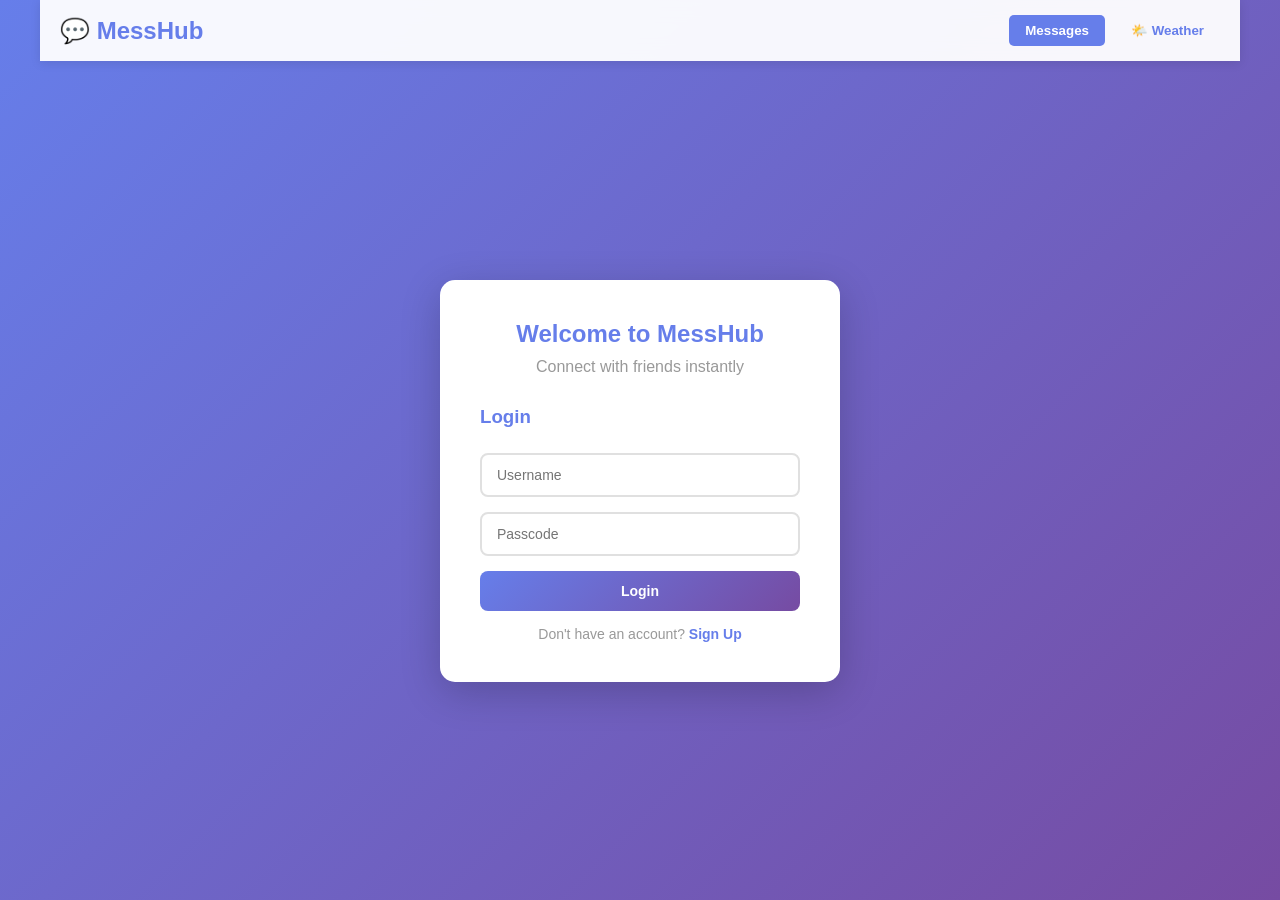
==== index.html @ 2e4c8204 "Initial commit: Add messaging platform and weather dashboard" ====
<!DOCTYPE html>
<html lang="en">
<head>
    <meta charset="UTF-8">
    <meta name="viewport" content="width=device-width, initial-scale=1.0">
    <title>Messaging Platform</title>
    <link rel="stylesheet" href="styles.css">
</head>
<body>
    <div class="container">
        <nav class="navbar">
            <div class="nav-content">
                <h1 class="logo">💬 MessHub</h1>
                <div class="nav-buttons">
                    <button class="nav-btn active" onclick="showSection('auth')">Messages</button>
                    <button class="nav-btn" onclick="window.location.href='weather-dashboard.html'">🌤️ Weather</button>
                </div>
            </div>
        </nav>

        <!-- Authentication Section -->
        <div id="auth" class="section active">
            <div class="auth-container">
                <div class="auth-card">
                    <h2>Welcome to MessHub</h2>
                    <p class="subtitle">Connect with friends instantly</p>
                    
                    <div id="loginForm" class="form-group">
                        <h3>Login</h3>
                        <input type="text" id="loginUsername" placeholder="Username" class="input-field">
                        <input type="password" id="loginPassword" placeholder="Passcode" class="input-field">
                        <button onclick="login()" class="btn btn-primary">Login</button>
                        <p class="toggle-text">Don't have an account? <a onclick="toggleAuthMode()">Sign Up</a></p>
                    </div>

                    <div id="signupForm" class="form-group" style="display:none;">
                        <h3>Create Account</h3>
                        <input type="text" id="signupUsername" placeholder="Choose Username" class="input-field">
                        <input type="password" id="signupPassword" placeholder="Create Passcode" class="input-field">
                        <input type="password" id="signupConfirm" placeholder="Confirm Passcode" class="input-field">
                        <button onclick="signup()" class="btn btn-primary">Sign Up</button>
                        <p class="toggle-text">Already have an account? <a onclick="toggleAuthMode()">Login</a></p>
                    </div>
                </div>
            </div>
        </div>

        <!-- Main App Section -->
        <div id="app" class="section" style="display:none;">
            <div class="app-wrapper">
                <!-- Sidebar -->
                <aside class="sidebar">
                    <div class="sidebar-header">
                        <h3>Users</h3>
                        <button onclick="logout()" class="logout-btn">Logout</button>
                    </div>
                    
                    <div class="search-box">
                        <input type="text" id="searchInput" placeholder="Search username..." class="input-field" oninput="searchUsers()">
                    </div>

                    <div class="contacts-section">
                        <h4>My Contacts</h4>
                        <div id="contactsList" class="contacts-list"></div>
                    </div>

                    <div class="users-section">
                        <h4>Find Users</h4>
                        <div id="usersList" class="users-list"></div>
                    </div>
                </aside>

                <!-- Chat Area -->
                <main class="chat-area">
                    <div id="noChatSelected" class="no-chat">
                        <p>Select a user to start messaging</p>
                    </div>

                    <div id="chatWindow" class="chat-window" style="display:none;">
                        <div class="chat-header">
                            <h3 id="chatUsername"></h3>
                        </div>
                        <div id="messagesList" class="messages-list"></div>
                        <div class="message-input-area">
                            <input type="text" id="messageInput" placeholder="Type a message..." class="input-field">
                            <button onclick="sendMessage()" class="btn btn-send">Send</button>
                        </div>
                    </div>
                </main>
            </div>
        </div>
    </div>

    <script src="app.js"></script>
</body>
</html>
---- styles.css ----
* {
    margin: 0;
    padding: 0;
    box-sizing: border-box;
}

body {
    font-family: 'Segoe UI', Tahoma, Geneva, Verdana, sans-serif;
    background: linear-gradient(135deg, #667eea 0%, #764ba2 100%);
    min-height: 100vh;
    color: #333;
}

body.weather-body {
    background: linear-gradient(135deg, #667eea 0%, #764ba2 100%);
}

.container {
    max-width: 1200px;
    margin: 0 auto;
    height: 100vh;
    display: flex;
    flex-direction: column;
}

/* Navbar */
.navbar {
    background: rgba(255, 255, 255, 0.95);
    backdrop-filter: blur(10px);
    box-shadow: 0 2px 10px rgba(0, 0, 0, 0.1);
    padding: 15px 0;
    position: sticky;
    top: 0;
    z-index: 100;
}

.nav-content {
    max-width: 1200px;
    margin: 0 auto;
    display: flex;
    justify-content: space-between;
    align-items: center;
    padding: 0 20px;
}

.logo {
    font-size: 24px;
    color: #667eea;
    font-weight: bold;
}

.nav-buttons {
    display: flex;
    gap: 10px;
}

.nav-btn {
    padding: 8px 16px;
    border: none;
    background: transparent;
    color: #667eea;
    cursor: pointer;
    font-weight: 600;
    transition: all 0.3s ease;
    border-radius: 5px;
}

.nav-btn:hover,
.nav-btn.active {
    background: #667eea;
    color: white;
}

/* Sections */
.section {
    flex: 1;
    display: none;
    overflow-y: auto;
}

.section.active {
    display: flex;
}

/* Authentication */
.auth-container {
    display: flex;
    justify-content: center;
    align-items: center;
    padding: 40px 20px;
    flex: 1;
}

.auth-card {
    background: white;
    border-radius: 15px;
    padding: 40px;
    box-shadow: 0 10px 40px rgba(0, 0, 0, 0.2);
    max-width: 400px;
    width: 100%;
    animation: slideUp 0.5s ease;
}

.auth-card h2 {
    color: #667eea;
    margin-bottom: 10px;
    text-align: center;
}

.subtitle {
    text-align: center;
    color: #999;
    margin-bottom: 30px;
}

.form-group {
    display: flex;
    flex-direction: column;
    gap: 15px;
}

.form-group h3 {
    color: #667eea;
    margin-bottom: 10px;
}

.input-field {
    padding: 12px 15px;
    border: 2px solid #e0e0e0;
    border-radius: 8px;
    font-size: 14px;
    transition: all 0.3s ease;
}

.input-field:focus {
    outline: none;
    border-color: #667eea;
    box-shadow: 0 0 10px rgba(102, 126, 234, 0.2);
}

.toggle-text {
    text-align: center;
    color: #999;
    font-size: 14px;
}

.toggle-text a {
    color: #667eea;
    cursor: pointer;
    font-weight: 600;
    text-decoration: none;
}

.toggle-text a:hover {
    text-decoration: underline;
}

/* Buttons */
.btn {
    padding: 12px 20px;
    border: none;
    border-radius: 8px;
    font-size: 14px;
    font-weight: 600;
    cursor: pointer;
    transition: all 0.3s ease;
}

.btn-primary {
    background: linear-gradient(135deg, #667eea 0%, #764ba2 100%);
    color: white;
    width: 100%;
}

.btn-primary:hover {
    transform: translateY(-2px);
    box-shadow: 0 5px 20px rgba(102, 126, 234, 0.4);
}

.btn-secondary {
    background: #f0f0f0;
    color: #667eea;
}

.btn-secondary:hover {
    background: #e0e0e0;
}

.btn-send {
    padding: 10px 20px;
    background: linear-gradient(135deg, #667eea 0%, #764ba2 100%);
    color: white;
    width: auto;
    min-width: 80px;
}

.logout-btn {
    padding: 6px 12px;
    background: #ff6b6b;
    color: white;
    border: none;
    border-radius: 5px;
    cursor: pointer;
    font-size: 12px;
    transition: all 0.3s ease;
}

.logout-btn:hover {
    background: #ff5252;
}

/* App Layout */
.app-wrapper {
    display: flex;
    height: 100%;
    background: #f5f5f5;
}

.sidebar {
    width: 300px;
    background: white;
    border-right: 1px solid #e0e0e0;
    display: flex;
    flex-direction: column;
    overflow-y: auto;
}

.sidebar-header {
    padding: 15px;
    border-bottom: 1px solid #e0e0e0;
    display: flex;
    justify-content: space-between;
    align-items: center;
}

.sidebar-header h3 {
    color: #667eea;
}

.search-box {
    padding: 15px;
    border-bottom: 1px solid #e0e0e0;
}

.search-box .input-field {
    width: 100%;
}

.contacts-section,
.users-section {
    padding: 15px;
    flex: 1;
    overflow-y: auto;
}

.contacts-section h4,
.users-section h4 {
    color: #667eea;
    font-size: 12px;
    text-transform: uppercase;
    margin-bottom: 10px;
    padding: 5px 0;
}

.contacts-list,
.users-list {
    display: flex;
    flex-direction: column;
    gap: 8px;
}

.user-item {
    padding: 12px;
    background: #f9f9f9;
    border-radius: 8px;
    cursor: pointer;
    transition: all 0.3s ease;
    display: flex;
    justify-content: space-between;
    align-items: center;
}

.user-item:hover {
    background: #667eea;
    color: white;
}

.user-item.active {
    background: linear-gradient(135deg, #667eea 0%, #764ba2 100%);
    color: white;
}

.add-btn {
    padding: 4px 8px;
    background: #667eea;
    color: white;
    border: none;
    border-radius: 4px;
    cursor: pointer;
    font-size: 12px;
}

.add-btn:hover {
    background: #764ba2;
}

.remove-btn {
    padding: 4px 8px;
    background: #ff6b6b;
    color: white;
    border: none;
    border-radius: 4px;
    cursor: pointer;
    font-size: 12px;
}

.remove-btn:hover {
    background: #ff5252;
}

/* Chat Area */
.chat-area {
    flex: 1;
    display: flex;
    flex-direction: column;
    background: white;
}

.no-chat {
    display: flex;
    justify-content: center;
    align-items: center;
    flex: 1;
    color: #999;
    font-size: 18px;
}

.chat-window {
    display: flex;
    flex-direction: column;
    height: 100%;
}

.chat-header {
    padding: 20px;
    border-bottom: 1px solid #e0e0e0;
    background: linear-gradient(135deg, #667eea 0%, #764ba2 100%);
    color: white;
}

.chat-header h3 {
    margin: 0;
}

.messages-list {
    flex: 1;
    overflow-y: auto;
    padding: 20px;
    display: flex;
    flex-direction: column;
    gap: 15px;
}

.message {
    display: flex;
    margin-bottom: 10px;
    animation: fadeIn 0.3s ease;
}

.message.own {
    justify-content: flex-end;
}

.message-bubble {
    max-width: 60%;
    padding: 12px 16px;
    border-radius: 12px;
    word-wrap: break-word;
}

.message.own .message-bubble {
    background: linear-gradient(135deg, #667eea 0%, #764ba2 100%);
    color: white;
    border-bottom-right-radius: 4px;
}

.message.other .message-bubble {
    background: #f0f0f0;
    color: #333;
    border-bottom-left-radius: 4px;
}

.message-time {
    font-size: 12px;
    color: #999;
    margin-top: 4px;
}

.message-input-area {
    padding: 15px;
    border-top: 1px solid #e0e0e0;
    display: flex;
    gap: 10px;
    background: #f9f9f9;
}

.message-input-area .input-field {
    flex: 1;
}

/* Weather Styles */
.weather-container {
    padding: 30px 20px;
    flex: 1;
    overflow-y: auto;
}

.search-section {
    margin-bottom: 30px;
}

.search-wrapper {
    display: flex;
    gap: 10px;
    flex-wrap: wrap;
    justify-content: center;
}

.weather-input {
    padding: 12px 16px;
    border: none;
    border-radius: 8px;
    font-size: 14px;
    width: 250px;
    background: white;
}

.weather-input:focus {
    outline: none;
    box-shadow: 0 0 10px rgba(255, 255, 255, 0.3);
}

.quick-cities {
    display: flex;
    gap: 10px;
    justify-content: center;
    flex-wrap: wrap;
    margin-bottom: 30px;
}

.quick-btn {
    padding: 10px 16px;
    background: rgba(255, 255, 255, 0.9);
    color: #667eea;
    border: none;
    border-radius: 8px;
    cursor: pointer;
    font-weight: 600;
    transition: all 0.3s ease;
}

.quick-btn:hover {
    background: white;
    box-shadow: 0 5px 15px rgba(0, 0, 0, 0.2);
}

.weather-content {
    max-width: 800px;
    margin: 0 auto;
}

.current-weather {
    background: rgba(255, 255, 255, 0.95);
    border-radius: 15px;
    padding: 30px;
    margin-bottom: 30px;
    box-shadow: 0 10px 30px rgba(0, 0, 0, 0.2);
}

.current-weather h2 {
    color: #667eea;
    margin-bottom: 20px;
    font-size: 28px;
}

.weather-grid {
    display: grid;
    grid-template-columns: repeat(auto-fit, minmax(150px, 1fr));
    gap: 15px;
    margin-top: 20px;
}

.weather-item {
    background: #f9f9f9;
    padding: 15px;
    border-radius: 10px;
    text-align: center;
}

.weather-item-label {
    color: #999;
    font-size: 12px;
    text-transform: uppercase;
    margin-bottom: 8px;
}

.weather-item-value {
    color: #667eea;
    font-size: 20px;
    font-weight: bold;
}

.forecast {
    display: grid;
    grid-template-columns: repeat(auto-fit, minmax(150px, 1fr));
    gap: 15px;
}

.forecast-card {
    background: rgba(255, 255, 255, 0.95);
    border-radius: 15px;
    padding: 20px;
    text-align: center;
    box-shadow: 0 10px 30px rgba(0, 0, 0, 0.2);
    transition: all 0.3s ease;
}

.forecast-card:hover {
    transform: translateY(-5px);
    box-shadow: 0 15px 40px rgba(0, 0, 0, 0.3);
}

.forecast-date {
    color: #667eea;
    font-weight: bold;
    margin-bottom: 10px;
}

.forecast-temp {
    font-size: 24px;
    color: #333;
    margin: 10px 0;
}

.forecast-condition {
    color: #999;
    font-size: 14px;
}

/* Animations */
@keyframes slideUp {
    from {
        opacity: 0;
        transform: translateY(20px);
    }
    to {
        opacity: 1;
        transform: translateY(0);
    }
}

@keyframes fadeIn {
    from {
        opacity: 0;
    }
    to {
        opacity: 1;
    }
}

/* Responsive */
@media (max-width: 768px) {
    .app-wrapper {
        flex-direction: column;
    }

    .sidebar {
        width: 100%;
        max-height: 200px;
        border-right: none;
        border-bottom: 1px solid #e0e0e0;
    }

    .chat-area {
        flex: 1;
    }

    .message-bubble {
        max-width: 85%;
    }

    .search-wrapper {
        flex-direction: column;
    }

    .weather-input {
        width: 100%;
    }

    .weather-grid {
        grid-template-columns: repeat(2, 1fr);
    }

    .forecast {
        grid-template-columns: 1fr;
    }

    .nav-buttons {
        flex-direction: column;
        gap: 5px;
    }

    .nav-btn {
        padding: 6px 12px;
        font-size: 12px;
    }
}

@media (max-width: 480px) {
    .auth-card {
        padding: 20px;
    }

    .current-weather {
        padding: 15px;
    }

    .weather-grid {
        grid-template-columns: 1fr;
    }

    .message-bubble {
        max-width: 100%;
    }
}
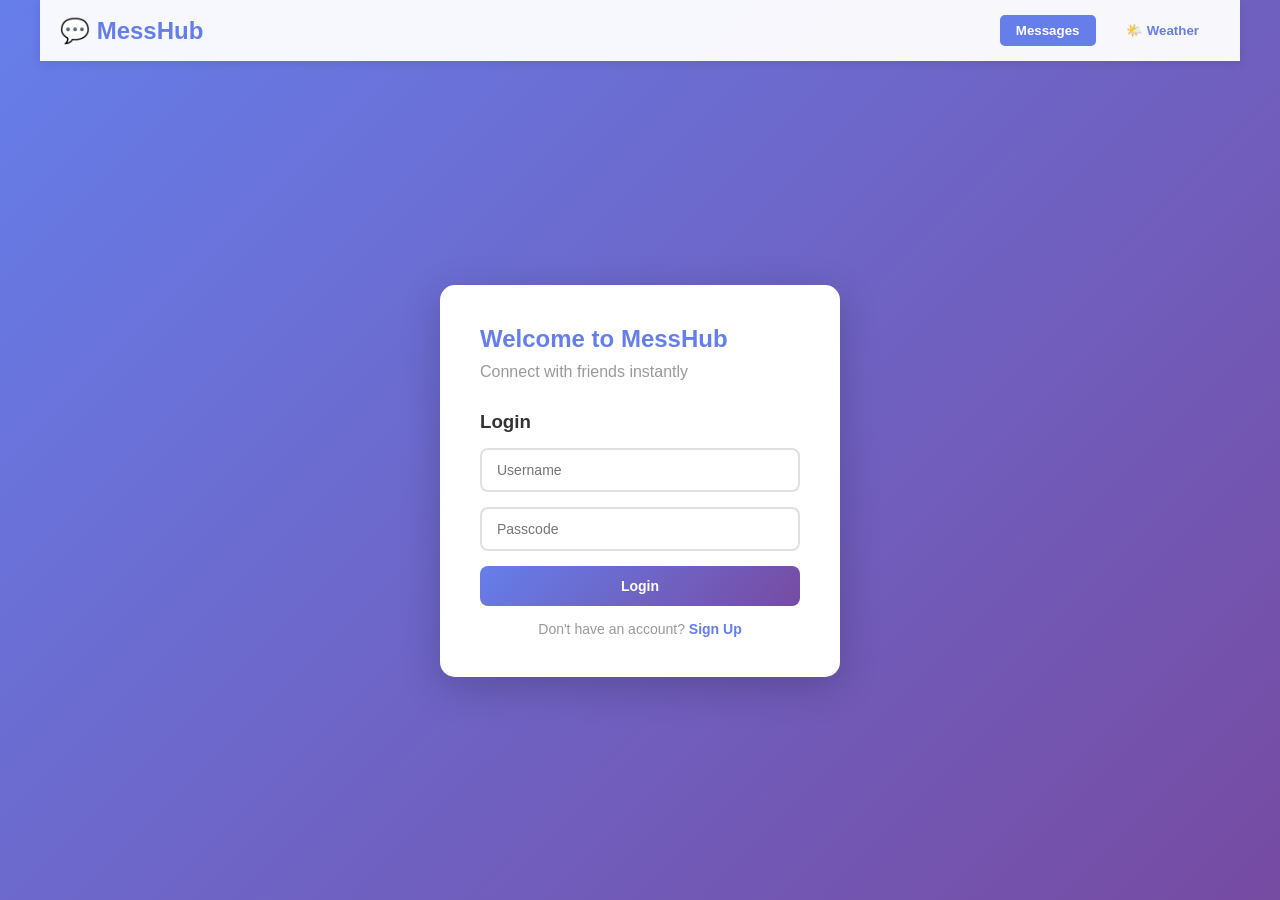
==== commit c035e87d: "Rebuild: Complete fresh app with inline styles and simple code" ====
--- a/index.html
+++ b/index.html
@@ -4,23 +4,381 @@
     <meta charset="UTF-8">
     <meta name="viewport" content="width=device-width, initial-scale=1.0">
     <title>Messaging Platform</title>
-    <link rel="stylesheet" href="styles.css">
+    <style>
+        * {
+            margin: 0;
+            padding: 0;
+            box-sizing: border-box;
+        }
+        
+        body {
+            font-family: 'Segoe UI', Tahoma, Geneva, Verdana, sans-serif;
+            background: linear-gradient(135deg, #667eea 0%, #764ba2 100%);
+            min-height: 100vh;
+            color: #333;
+        }
+        
+        .container {
+            max-width: 1200px;
+            margin: 0 auto;
+            height: 100vh;
+            display: flex;
+            flex-direction: column;
+        }
+        
+        .navbar {
+            background: rgba(255, 255, 255, 0.95);
+            padding: 15px 20px;
+            box-shadow: 0 2px 10px rgba(0, 0, 0, 0.1);
+            display: flex;
+            justify-content: space-between;
+            align-items: center;
+        }
+        
+        .logo {
+            font-size: 24px;
+            color: #667eea;
+            font-weight: bold;
+        }
+        
+        .nav-buttons button {
+            margin: 0 5px;
+            padding: 8px 16px;
+            border: none;
+            background: transparent;
+            color: #667eea;
+            cursor: pointer;
+            font-weight: 600;
+            border-radius: 5px;
+        }
+        
+        .nav-buttons button:hover,
+        .nav-buttons button.active {
+            background: #667eea;
+            color: white;
+        }
+        
+        .content {
+            flex: 1;
+            overflow: hidden;
+        }
+        
+        .section {
+            display: none;
+            height: 100%;
+            overflow-y: auto;
+        }
+        
+        .section.active {
+            display: flex;
+        }
+        
+        /* Auth Section */
+        #auth {
+            justify-content: center;
+            align-items: center;
+        }
+        
+        .auth-card {
+            background: white;
+            border-radius: 15px;
+            padding: 40px;
+            box-shadow: 0 10px 40px rgba(0, 0, 0, 0.2);
+            max-width: 400px;
+            width: 100%;
+        }
+        
+        .auth-card h2 {
+            color: #667eea;
+            margin-bottom: 10px;
+        }
+        
+        .subtitle {
+            color: #999;
+            margin-bottom: 30px;
+        }
+        
+        .form-group {
+            display: flex;
+            flex-direction: column;
+            gap: 15px;
+        }
+        
+        .input-field {
+            padding: 12px 15px;
+            border: 2px solid #e0e0e0;
+            border-radius: 8px;
+            font-size: 14px;
+        }
+        
+        .input-field:focus {
+            outline: none;
+            border-color: #667eea;
+            box-shadow: 0 0 10px rgba(102, 126, 234, 0.2);
+        }
+        
+        .btn {
+            padding: 12px 20px;
+            border: none;
+            border-radius: 8px;
+            font-size: 14px;
+            font-weight: 600;
+            cursor: pointer;
+            background: linear-gradient(135deg, #667eea 0%, #764ba2 100%);
+            color: white;
+            transition: all 0.3s ease;
+        }
+        
+        .btn:hover {
+            transform: translateY(-2px);
+            box-shadow: 0 5px 20px rgba(102, 126, 234, 0.4);
+        }
+        
+        .toggle-text {
+            text-align: center;
+            color: #999;
+            font-size: 14px;
+        }
+        
+        .toggle-text a {
+            color: #667eea;
+            cursor: pointer;
+            font-weight: 600;
+        }
+        
+        /* App Section */
+        #app {
+            display: flex;
+        }
+        
+        .app-wrapper {
+            display: flex;
+            width: 100%;
+            height: 100%;
+            background: #f5f5f5;
+        }
+        
+        .sidebar {
+            width: 300px;
+            background: white;
+            border-right: 1px solid #e0e0e0;
+            display: flex;
+            flex-direction: column;
+            overflow-y: auto;
+        }
+        
+        .sidebar-header {
+            padding: 15px;
+            border-bottom: 1px solid #e0e0e0;
+            display: flex;
+            justify-content: space-between;
+            align-items: center;
+        }
+        
+        .sidebar-header h3 {
+            color: #667eea;
+        }
+        
+        .logout-btn {
+            padding: 6px 12px;
+            background: #ff6b6b;
+            color: white;
+            border: none;
+            border-radius: 5px;
+            cursor: pointer;
+            font-size: 12px;
+        }
+        
+        .search-box {
+            padding: 15px;
+            border-bottom: 1px solid #e0e0e0;
+        }
+        
+        .search-box input {
+            width: 100%;
+            padding: 10px;
+            border: 2px solid #e0e0e0;
+            border-radius: 8px;
+        }
+        
+        .contacts-section, .users-section {
+            padding: 15px;
+            flex: 1;
+            overflow-y: auto;
+        }
+        
+        .contacts-section h4, .users-section h4 {
+            color: #667eea;
+            font-size: 12px;
+            text-transform: uppercase;
+            margin-bottom: 10px;
+        }
+        
+        .user-item {
+            padding: 12px;
+            background: #f9f9f9;
+            border-radius: 8px;
+            cursor: pointer;
+            margin-bottom: 8px;
+            display: flex;
+            justify-content: space-between;
+            align-items: center;
+            transition: all 0.3s ease;
+        }
+        
+        .user-item:hover {
+            background: #667eea;
+            color: white;
+        }
+        
+        .user-item.active {
+            background: linear-gradient(135deg, #667eea 0%, #764ba2 100%);
+            color: white;
+        }
+        
+        .user-item button {
+            padding: 4px 8px;
+            border: none;
+            border-radius: 4px;
+            cursor: pointer;
+            font-size: 12px;
+            color: white;
+        }
+        
+        .add-btn {
+            background: #667eea;
+        }
+        
+        .remove-btn {
+            background: #ff6b6b;
+        }
+        
+        .chat-area {
+            flex: 1;
+            display: flex;
+            flex-direction: column;
+            background: white;
+        }
+        
+        .no-chat {
+            display: flex;
+            justify-content: center;
+            align-items: center;
+            flex: 1;
+            color: #999;
+            font-size: 18px;
+        }
+        
+        .chat-window {
+            display: none;
+            flex-direction: column;
+            height: 100%;
+        }
+        
+        .chat-window.active {
+            display: flex;
+        }
+        
+        .chat-header {
+            padding: 20px;
+            border-bottom: 1px solid #e0e0e0;
+            background: linear-gradient(135deg, #667eea 0%, #764ba2 100%);
+            color: white;
+        }
+        
+        .chat-header h3 {
+            margin: 0;
+        }
+        
+        .messages-list {
+            flex: 1;
+            overflow-y: auto;
+            padding: 20px;
+            display: flex;
+            flex-direction: column;
+            gap: 15px;
+        }
+        
+        .message {
+            display: flex;
+            margin-bottom: 10px;
+        }
+        
+        .message.own {
+            justify-content: flex-end;
+        }
+        
+        .message-bubble {
+            max-width: 60%;
+            padding: 12px 16px;
+            border-radius: 12px;
+            word-wrap: break-word;
+        }
+        
+        .message.own .message-bubble {
+            background: linear-gradient(135deg, #667eea 0%, #764ba2 100%);
+            color: white;
+        }
+        
+        .message.other .message-bubble {
+            background: #f0f0f0;
+            color: #333;
+        }
+        
+        .message-input-area {
+            padding: 15px;
+            border-top: 1px solid #e0e0e0;
+            display: flex;
+            gap: 10px;
+            background: #f9f9f9;
+        }
+        
+        .message-input-area input {
+            flex: 1;
+            padding: 10px;
+            border: 2px solid #e0e0e0;
+            border-radius: 8px;
+        }
+        
+        .send-btn {
+            padding: 10px 20px;
+            background: linear-gradient(135deg, #667eea 0%, #764ba2 100%);
+            color: white;
+            border: none;
+            border-radius: 8px;
+            cursor: pointer;
+            font-weight: 600;
+        }
+        
+        @media (max-width: 768px) {
+            .app-wrapper {
+                flex-direction: column;
+            }
+            
+            .sidebar {
+                width: 100%;
+                max-height: 200px;
+            }
+            
+            .message-bubble {
+                max-width: 85%;
+            }
+        }
+    </style>
 </head>
 <body>
     <div class="container">
         <nav class="navbar">
-            <div class="nav-content">
-                <h1 class="logo">💬 MessHub</h1>
-                <div class="nav-buttons">
-                    <button class="nav-btn active" onclick="showSection('auth')">Messages</button>
-                    <button class="nav-btn" onclick="window.location.href='weather-dashboard.html'">🌤️ Weather</button>
-                </div>
+            <h1 class="logo">💬 MessHub</h1>
+            <div class="nav-buttons">
+                <button class="nav-btn active" onclick="switchSection('auth')">Messages</button>
+                <button class="nav-btn" onclick="window.location.href='weather-dashboard.html'">🌤️ Weather</button>
             </div>
         </nav>
-
-        <!-- Authentication Section -->
-        <div id="auth" class="section active">
-            <div class="auth-container">
+        
+        <div class="content">
+            <!-- Auth Section -->
+            <div id="auth" class="section active">
                 <div class="auth-card">
                     <h2>Welcome to MessHub</h2>
                     <p class="subtitle">Connect with friends instantly</p>
@@ -29,68 +387,297 @@
                         <h3>Login</h3>
                         <input type="text" id="loginUsername" placeholder="Username" class="input-field">
                         <input type="password" id="loginPassword" placeholder="Passcode" class="input-field">
-                        <button onclick="login()" class="btn btn-primary">Login</button>
-                        <p class="toggle-text">Don't have an account? <a onclick="toggleAuthMode()">Sign Up</a></p>
+                        <button class="btn" onclick="login()">Login</button>
+                        <p class="toggle-text">Don't have an account? <a onclick="toggleAuth()">Sign Up</a></p>
                     </div>
-
+                    
                     <div id="signupForm" class="form-group" style="display:none;">
                         <h3>Create Account</h3>
                         <input type="text" id="signupUsername" placeholder="Choose Username" class="input-field">
                         <input type="password" id="signupPassword" placeholder="Create Passcode" class="input-field">
                         <input type="password" id="signupConfirm" placeholder="Confirm Passcode" class="input-field">
-                        <button onclick="signup()" class="btn btn-primary">Sign Up</button>
-                        <p class="toggle-text">Already have an account? <a onclick="toggleAuthMode()">Login</a></p>
+                        <button class="btn" onclick="signup()">Sign Up</button>
+                        <p class="toggle-text">Already have an account? <a onclick="toggleAuth()">Login</a></p>
                     </div>
                 </div>
             </div>
-        </div>
-
-        <!-- Main App Section -->
-        <div id="app" class="section" style="display:none;">
-            <div class="app-wrapper">
-                <!-- Sidebar -->
-                <aside class="sidebar">
-                    <div class="sidebar-header">
-                        <h3>Users</h3>
-                        <button onclick="logout()" class="logout-btn">Logout</button>
-                    </div>
+            
+            <!-- App Section -->
+            <div id="app" class="section">
+                <div class="app-wrapper">
+                    <aside class="sidebar">
+                        <div class="sidebar-header">
+                            <h3>Users</h3>
+                            <button class="logout-btn" onclick="logout()">Logout</button>
+                        </div>
+                        
+                        <div class="search-box">
+                            <input type="text" id="searchInput" placeholder="Search username..." onkeyup="searchUsers()">
+                        </div>
+                        
+                        <div class="contacts-section">
+                            <h4>My Contacts</h4>
+                            <div id="contactsList"></div>
+                        </div>
+                        
+                        <div class="users-section">
+                            <h4>Find Users</h4>
+                            <div id="usersList"></div>
+                        </div>
+                    </aside>
                     
-                    <div class="search-box">
-                        <input type="text" id="searchInput" placeholder="Search username..." class="input-field" oninput="searchUsers()">
-                    </div>
-
-                    <div class="contacts-section">
-                        <h4>My Contacts</h4>
-                        <div id="contactsList" class="contacts-list"></div>
-                    </div>
-
-                    <div class="users-section">
-                        <h4>Find Users</h4>
-                        <div id="usersList" class="users-list"></div>
-                    </div>
-                </aside>
-
-                <!-- Chat Area -->
-                <main class="chat-area">
-                    <div id="noChatSelected" class="no-chat">
-                        <p>Select a user to start messaging</p>
-                    </div>
-
-                    <div id="chatWindow" class="chat-window" style="display:none;">
-                        <div class="chat-header">
-                            <h3 id="chatUsername"></h3>
+                    <main class="chat-area">
+                        <div id="noChatSelected" class="no-chat">
+                            <p>Select a user to start messaging</p>
                         </div>
-                        <div id="messagesList" class="messages-list"></div>
-                        <div class="message-input-area">
-                            <input type="text" id="messageInput" placeholder="Type a message..." class="input-field">
-                            <button onclick="sendMessage()" class="btn btn-send">Send</button>
+                        
+                        <div id="chatWindow" class="chat-window">
+                            <div class="chat-header">
+                                <h3 id="chatUsername"></h3>
+                            </div>
+                            <div id="messagesList" class="messages-list"></div>
+                            <div class="message-input-area">
+                                <input type="text" id="messageInput" placeholder="Type a message..." onkeypress="if(event.key==='Enter') sendMessage()">
+                                <button class="send-btn" onclick="sendMessage()">Send</button>
+                            </div>
                         </div>
-                    </div>
-                </main>
+                    </main>
+                </div>
             </div>
         </div>
     </div>
-
-    <script src="app.js"></script>
+    
+    <script>
+        let currentUser = null;
+        let users = JSON.parse(localStorage.getItem('users')) || [];
+        let messages = JSON.parse(localStorage.getItem('messages')) || {};
+        let currentChat = null;
+        
+        // Initialize
+        window.addEventListener('load', () => {
+            const saved = localStorage.getItem('currentUser');
+            if (saved) {
+                currentUser = JSON.parse(saved);
+                loadApp();
+            }
+        });
+        
+        function toggleAuth() {
+            const login = document.getElementById('loginForm');
+            const signup = document.getElementById('signupForm');
+            login.style.display = login.style.display === 'none' ? 'flex' : 'none';
+            signup.style.display = signup.style.display === 'none' ? 'flex' : 'none';
+        }
+        
+        function signup() {
+            const username = document.getElementById('signupUsername').value.trim();
+            const password = document.getElementById('signupPassword').value;
+            const confirm = document.getElementById('signupConfirm').value;
+            
+            if (!username || !password || !confirm) {
+                alert('Fill all fields');
+                return;
+            }
+            
+            if (password !== confirm) {
+                alert('Passwords don\'t match');
+                return;
+            }
+            
+            if (users.some(u => u.username.toLowerCase() === username.toLowerCase())) {
+                alert('Username exists');
+                return;
+            }
+            
+            const newUser = { id: Date.now(), username, password };
+            users.push(newUser);
+            localStorage.setItem('users', JSON.stringify(users));
+            
+            currentUser = newUser;
+            localStorage.setItem('currentUser', JSON.stringify(currentUser));
+            
+            loadApp();
+        }
+        
+        function login() {
+            const username = document.getElementById('loginUsername').value.trim();
+            const password = document.getElementById('loginPassword').value;
+            
+            if (!username || !password) {
+                alert('Fill all fields');
+                return;
+            }
+            
+            const user = users.find(u => u.username.toLowerCase() === username.toLowerCase() && u.password === password);
+            
+            if (!user) {
+                alert('Invalid credentials');
+                return;
+            }
+            
+            currentUser = user;
+            localStorage.setItem('currentUser', JSON.stringify(currentUser));
+            loadApp();
+        }
+        
+        function logout() {
+            currentUser = null;
+            localStorage.removeItem('currentUser');
+            switchSection('auth');
+            document.getElementById('loginUsername').value = '';
+            document.getElementById('loginPassword').value = '';
+        }
+        
+        function switchSection(section) {
+            document.querySelectorAll('.section').forEach(s => s.classList.remove('active'));
+            document.getElementById(section).classList.add('active');
+        }
+        
+        function loadApp() {
+            switchSection('app');
+            loadContacts();
+            loadUsers();
+        }
+        
+        function loadContacts() {
+            const list = document.getElementById('contactsList');
+            const contacts = JSON.parse(localStorage.getItem(`contacts_${currentUser.id}`)) || [];
+            
+            list.innerHTML = '';
+            if (contacts.length === 0) {
+                list.innerHTML = '<p style="color: #999; font-size: 12px;">No contacts yet</p>';
+                return;
+            }
+            
+            contacts.forEach(id => {
+                const contact = users.find(u => u.id === id);
+                if (contact) {
+                    const div = document.createElement('div');
+                    div.className = 'user-item' + (currentChat?.id === id ? ' active' : '');
+                    div.innerHTML = `
+                        <span onclick="openChat(${id}, '${contact.username}')">${contact.username}</span>
+                        <button class="remove-btn" onclick="removeContact(${id})">Remove</button>
+                    `;
+                    list.appendChild(div);
+                }
+            });
+        }
+        
+        function loadUsers() {
+            const list = document.getElementById('usersList');
+            const contacts = JSON.parse(localStorage.getItem(`contacts_${currentUser.id}`)) || [];
+            const others = users.filter(u => u.id !== currentUser.id && !contacts.includes(u.id));
+            
+            list.innerHTML = '';
+            if (others.length === 0) {
+                list.innerHTML = '<p style="color: #999; font-size: 12px;">No users to add</p>';
+                return;
+            }
+            
+            others.forEach(user => {
+                const div = document.createElement('div');
+                div.className = 'user-item';
+                div.innerHTML = `
+                    <span>${user.username}</span>
+                    <button class="add-btn" onclick="addContact(${user.id})">Add</button>
+                `;
+                list.appendChild(div);
+            });
+        }
+        
+        function searchUsers() {
+            const query = document.getElementById('searchInput').value.toLowerCase();
+            const list = document.getElementById('usersList');
+            const contacts = JSON.parse(localStorage.getItem(`contacts_${currentUser.id}`)) || [];
+            const others = users.filter(u => u.id !== currentUser.id && !contacts.includes(u.id));
+            const filtered = others.filter(u => u.username.toLowerCase().includes(query));
+            
+            list.innerHTML = '';
+            if (filtered.length === 0) {
+                list.innerHTML = '<p style="color: #999; font-size: 12px;">No matches</p>';
+                return;
+            }
+            
+            filtered.forEach(user => {
+                const div = document.createElement('div');
+                div.className = 'user-item';
+                div.innerHTML = `
+                    <span>${user.username}</span>
+                    <button class="add-btn" onclick="addContact(${user.id})">Add</button>
+                `;
+                list.appendChild(div);
+            });
+        }
+        
+        function addContact(userId) {
+            const contacts = JSON.parse(localStorage.getItem(`contacts_${currentUser.id}`)) || [];
+            if (!contacts.includes(userId)) {
+                contacts.push(userId);
+                localStorage.setItem(`contacts_${currentUser.id}`, JSON.stringify(contacts));
+                loadContacts();
+                loadUsers();
+            }
+        }
+        
+        function removeContact(userId) {
+            const contacts = JSON.parse(localStorage.getItem(`contacts_${currentUser.id}`)) || [];
+            const idx = contacts.indexOf(userId);
+            if (idx > -1) {
+                contacts.splice(idx, 1);
+                localStorage.setItem(`contacts_${currentUser.id}`, JSON.stringify(contacts));
+                if (currentChat?.id === userId) {
+                    currentChat = null;
+                    document.getElementById('noChatSelected').style.display = 'flex';
+                    document.getElementById('chatWindow').classList.remove('active');
+                }
+                loadContacts();
+                loadUsers();
+            }
+        }
+        
+        function openChat(userId, username) {
+            currentChat = { id: userId, username };
+            document.getElementById('chatUsername').textContent = username;
+            document.getElementById('noChatSelected').style.display = 'none';
+            document.getElementById('chatWindow').classList.add('active');
+            document.getElementById('messageInput').value = '';
+            loadMessages();
+            loadContacts();
+            document.getElementById('messageInput').focus();
+        }
+        
+        function loadMessages() {
+            const key = [currentUser.id, currentChat.id].sort().join('_');
+            const msgs = messages[key] || [];
+            const list = document.getElementById('messagesList');
+            
+            list.innerHTML = '';
+            msgs.forEach(msg => {
+                const div = document.createElement('div');
+                div.className = 'message' + (msg.sender === currentUser.id ? ' own' : ' other');
+                div.innerHTML = `<div class="message-bubble">${msg.text}</div>`;
+                list.appendChild(div);
+            });
+            
+            list.scrollTop = list.scrollHeight;
+        }
+        
+        function sendMessage() {
+            const input = document.getElementById('messageInput');
+            const text = input.value.trim();
+            
+            if (!text || !currentChat) return;
+            
+            const key = [currentUser.id, currentChat.id].sort().join('_');
+            if (!messages[key]) messages[key] = [];
+            
+            messages[key].push({ sender: currentUser.id, text });
+            localStorage.setItem('messages', JSON.stringify(messages));
+            
+            input.value = '';
+            loadMessages();
+            input.focus();
+        }
+    </script>
 </body>
 </html>
